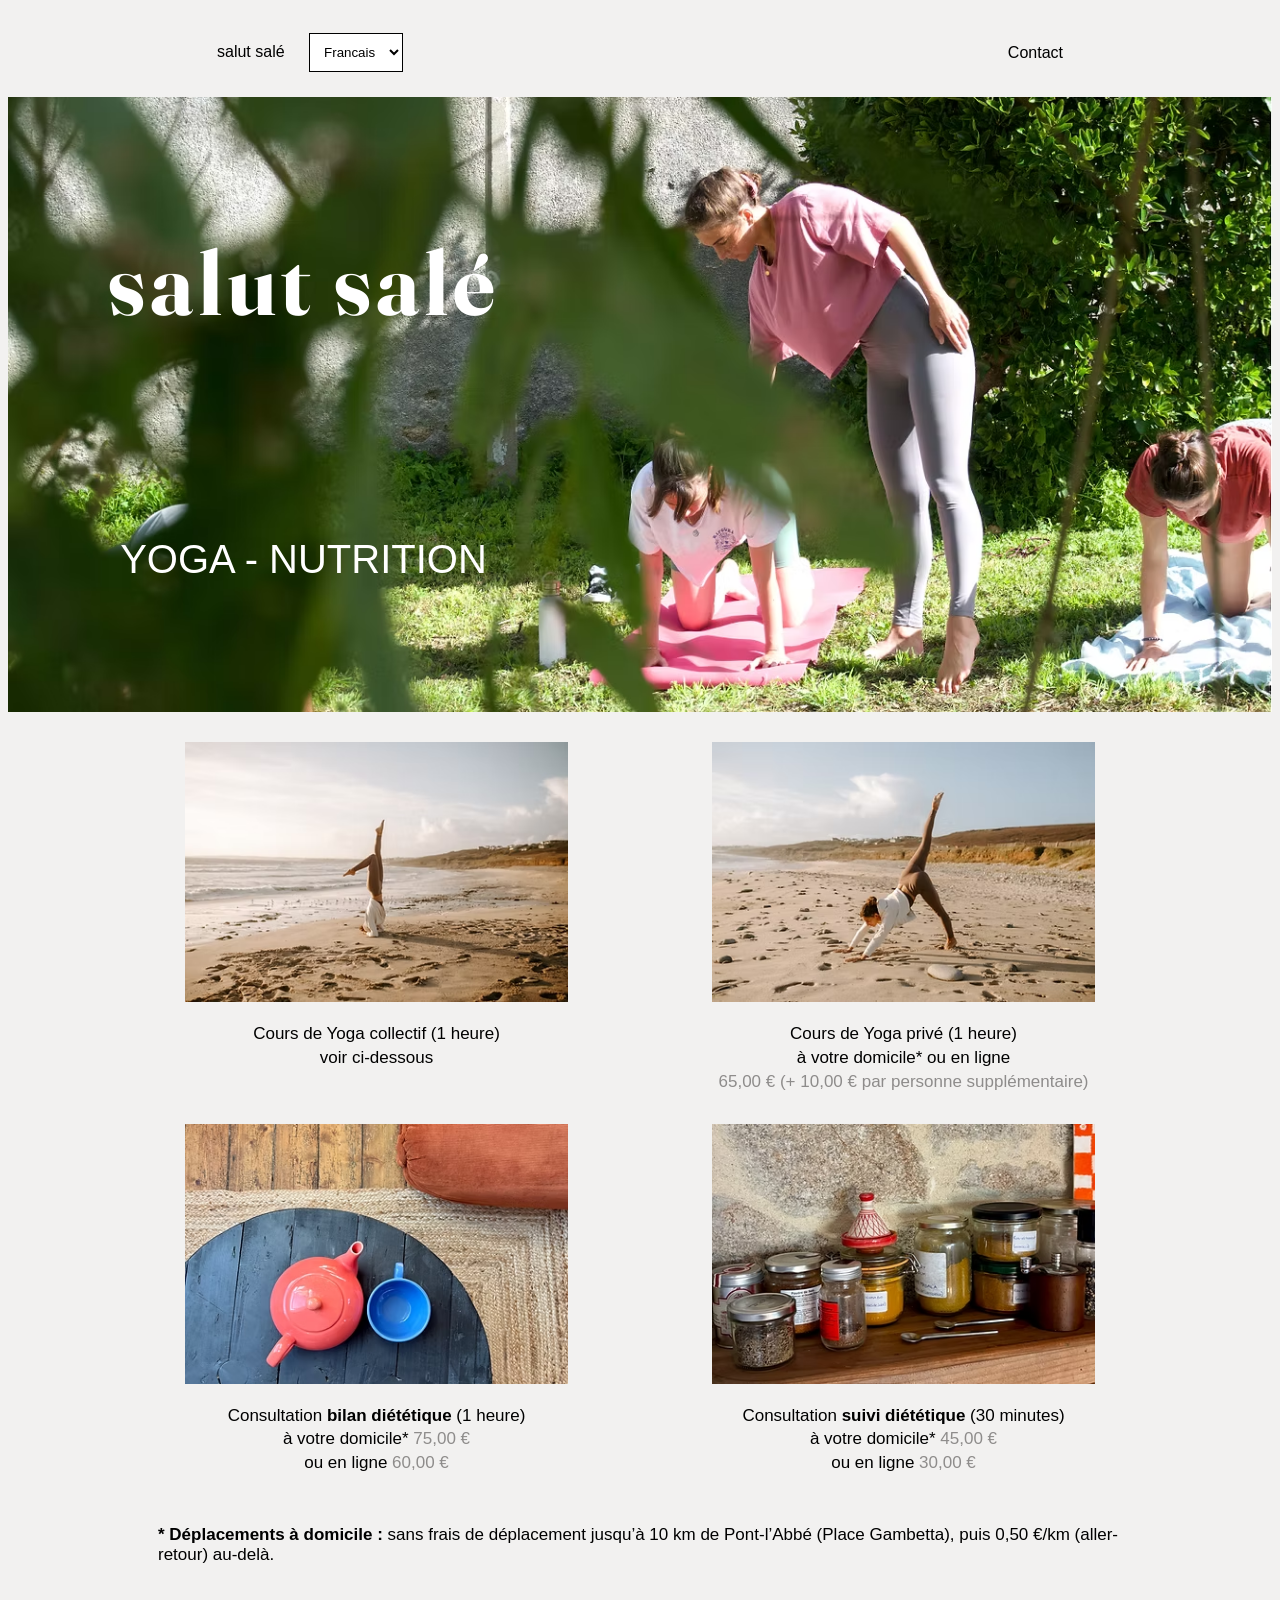
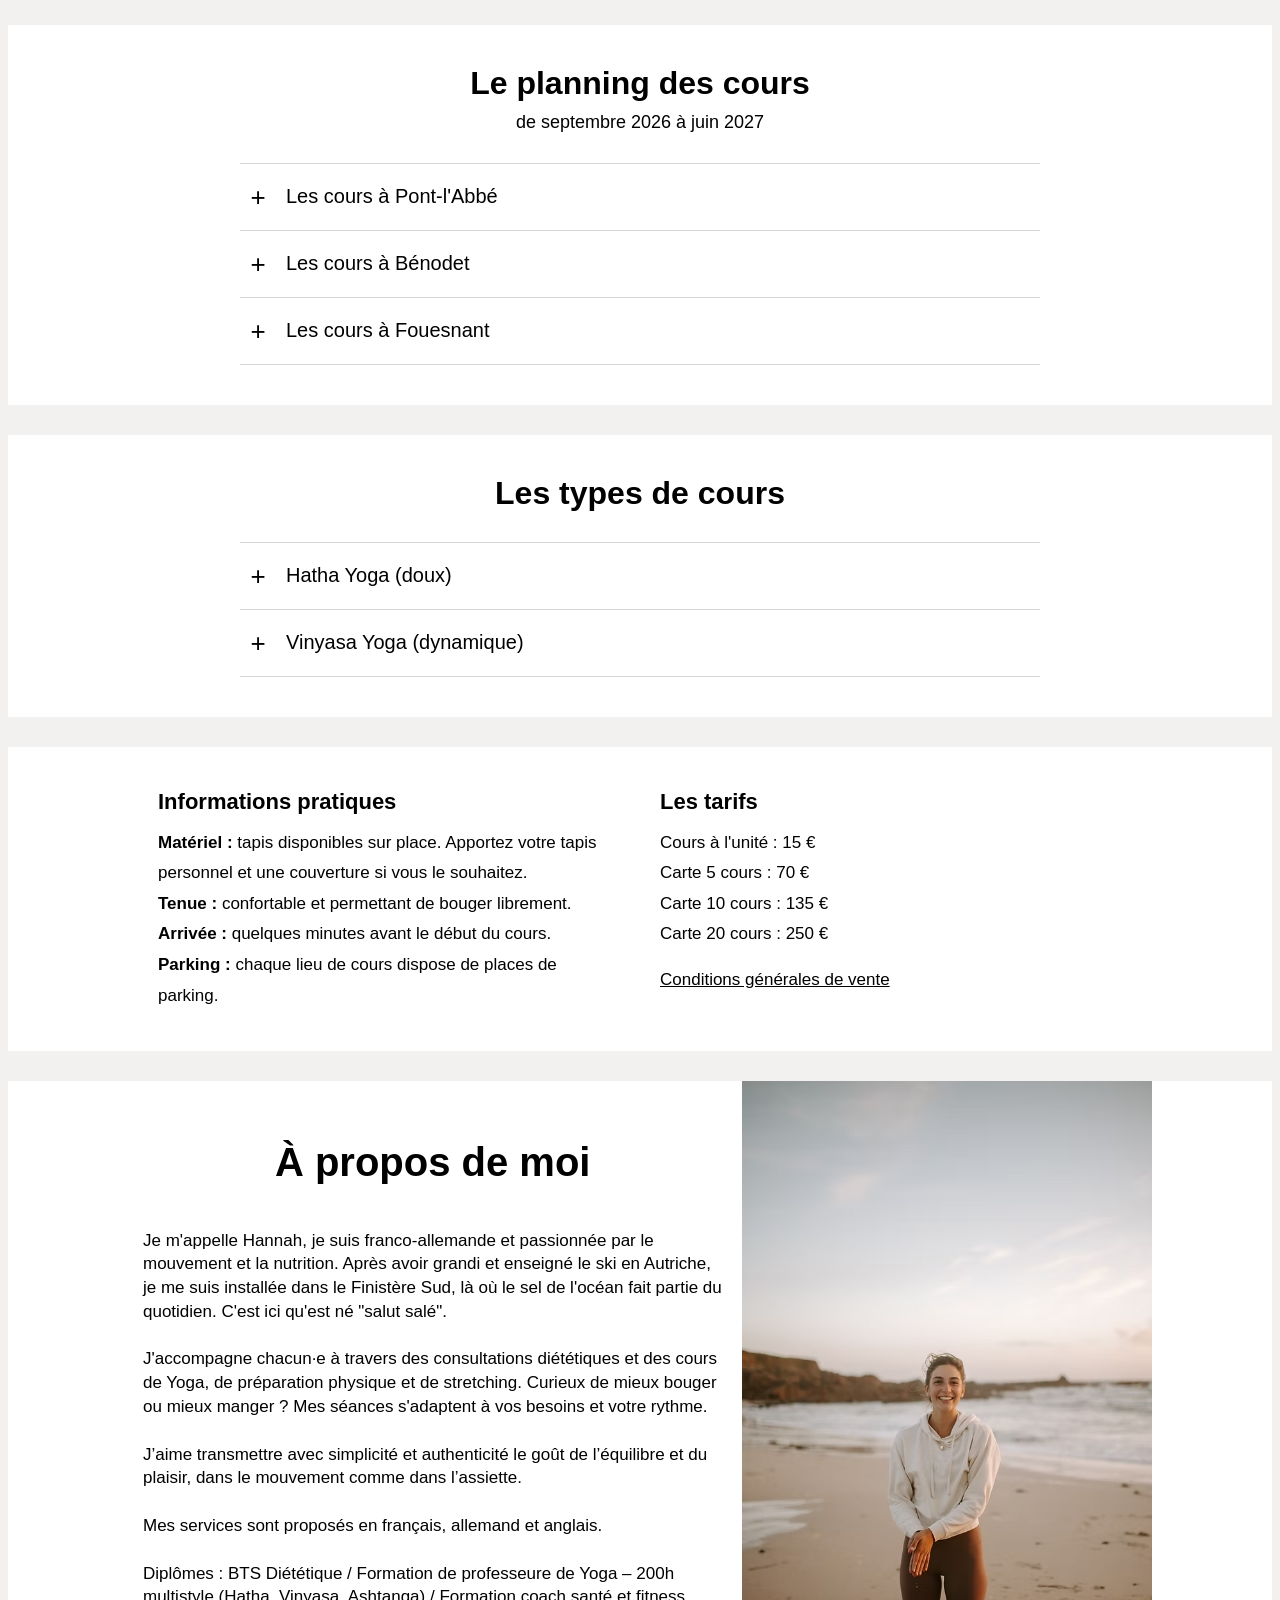
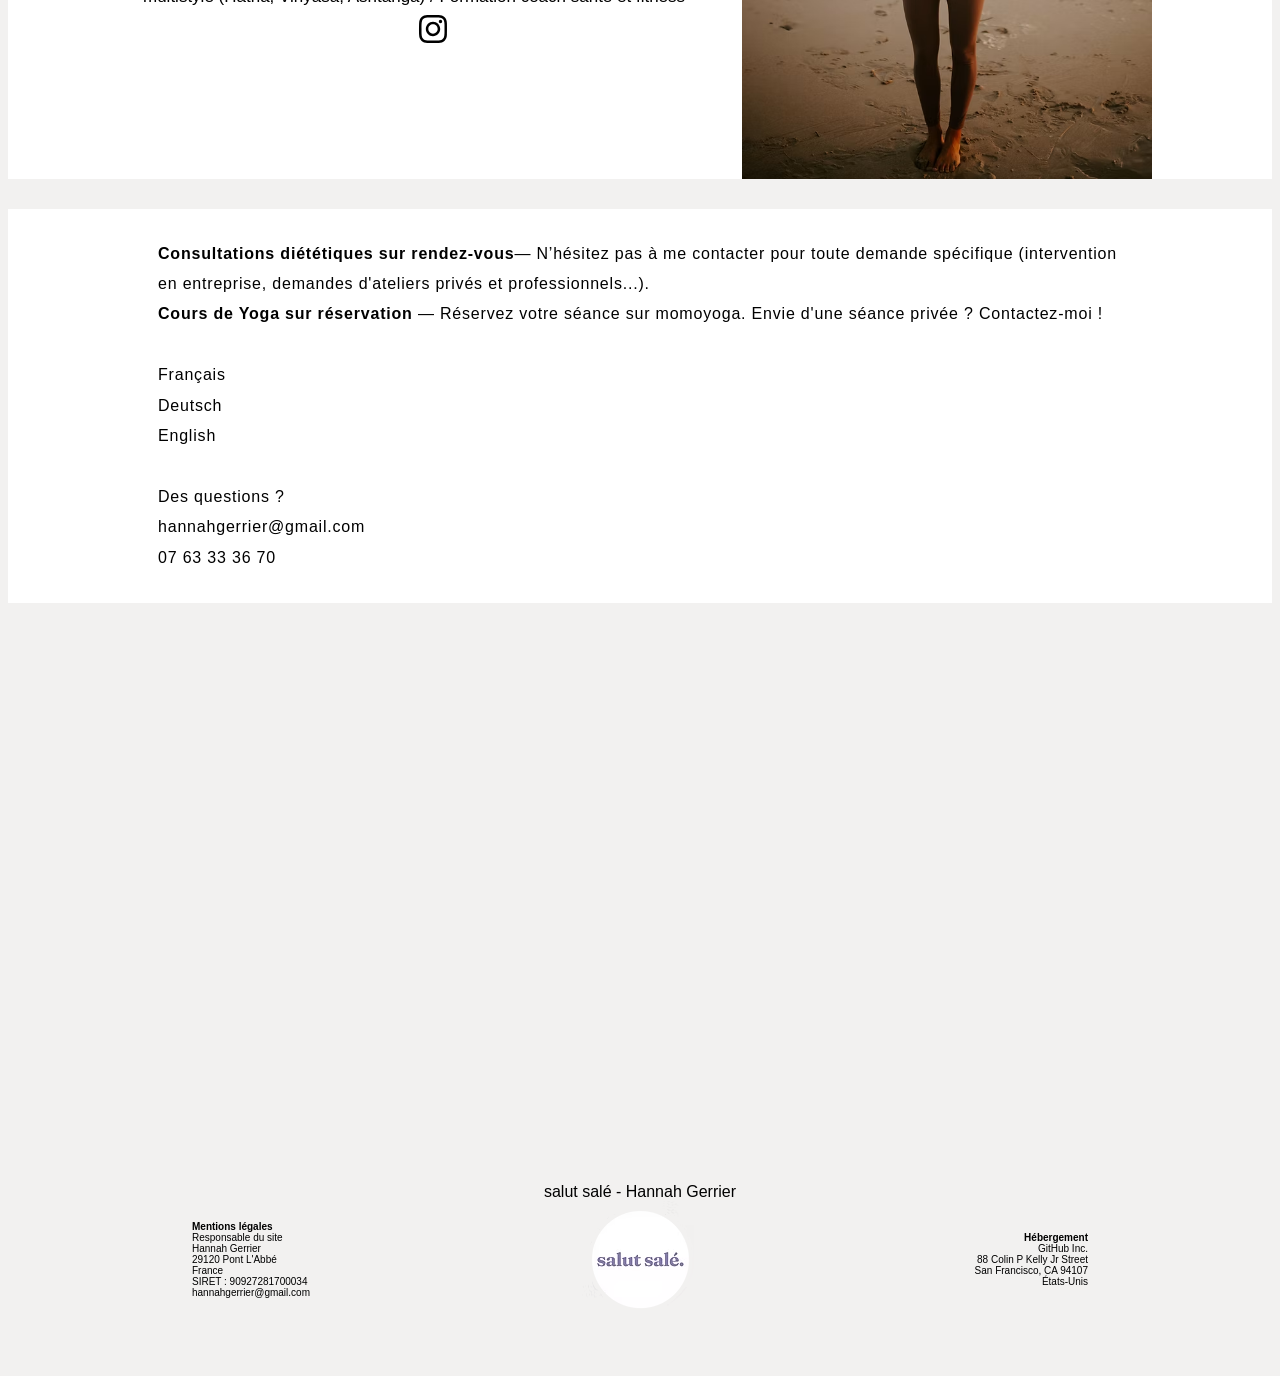
==== preview/index.html @ 853ddf89 "Add preview of the updated site under /preview Snapshot of the update-content-from-wix branch so the" ====
<!doctype html>
<html lang="fr">
  <head>
    <meta charset="utf-8" />
    <meta name="viewport" content="width=device-width, initial-scale=1.0" />
    <meta
      name="description"
      content="Hannah Gerrier - Diététicienne, professeure de Yoga et coach sportif dans le Finistère Sud. Consultations diététiques, cours de Yoga et préparation physique à domicile ou en ligne."
    />
    <meta property="og:title" content="salut salé - Nutrition et Yoga" />
    <meta
      property="og:description"
      content="Accompagnement personnalisé en nutrition et yoga dans le Finistère Sud par Hannah Gerrier."
    />
    <meta property="og:type" content="website" />
    <meta property="og:image" content="media/about.jpg" />
    <title>salut salé - Nutrition et Yoga | Hannah Gerrier</title>
    <link rel="stylesheet" href="index.css" />
    <link
      href="https://db.onlinewebfonts.com/c/55c4f556836775174bfac94178a3fe82?family=Proxima+N+W01+Reg"
      rel="stylesheet"
    />
    <link
      href="https://fonts.googleapis.com/css2?family=Fraunces:ital,opsz,wght@0,9..144,100..900;1,9..144,100..900&display=swap"
      rel="stylesheet"
    />
  </head>
  <body>
    <header>
      <div class="inner">
        <div>
          <span id="siteTitle">salut salé</span>
          <select id="langSelect" aria-label="Sélectionner la langue">
            <option>Francais</option>
            <option>Deutsch</option>
            <option>English</option>
          </select>
        </div>
        <a id="contactLink" href="#contact">Contact</a>
      </div>
    </header>
    <main>
      <section>
        <div class="title-section">
          <img
            class="title-picture"
            src="media/title2.jpg"
            loading="lazy"
            alt="salut salé"
          />
          <div class="title">
            <div class="maintitle">salut salé</div>
            <div class="subtitle" id="subtitle">YOGA - NUTRITION</div>
          </div>
        </div>
      </section>

      <section>
        <div class="inner">
          <div>
            <div class="service-list">
              <div class="service">
                <img
                  src="media/yoga4.jpg"
                  loading="lazy"
                  alt="Cours de Yoga collectif"
                />
                <span class="service-name" id="service4">
                  Cours de Yoga collectif (1 heure)<br />
                  voir ci-dessous
                </span>
              </div>

              <div class="service">
                <img
                  src="media/yoga3.jpg"
                  loading="lazy"
                  alt="Cours de Yoga privé"
                />
                <span class="service-name" id="service3">
                  Cours de Yoga privé (1 heure)<br />
                  à votre domicile* ou en ligne<br />
                  <span class="cost"
                    >65,00 € (+ 10,00 € par personne supplémentaire)</span
                  >
                </span>
              </div>

              <div class="service">
                <img
                  src="media/pots.png"
                  loading="lazy"
                  alt="Consultation diététique"
                />
                <span class="service-name" id="service1">
                  Consultation <b>bilan diététique</b> (1 heure)<br />
                  à votre domicile* <span class="cost">75,00 €</span><br />
                  ou en ligne <span class="cost">60,00 €</span>
                </span>
              </div>

              <div class="service">
                <img
                  src="media/pots2.png"
                  loading="lazy"
                  alt="Suivi diététique"
                />
                <span class="service-name" id="service2">
                  Consultation <b>suivi diététique</b> (30 minutes)<br />
                  à votre domicile* <span class="cost">45,00 €</span><br />
                  ou en ligne <span class="cost">30,00 €</span>
                </span>
              </div>
            </div>
          </div>
          <div id="locationNotice" class="location-notice">
            <b>* Déplacements à domicile :</b> sans frais de déplacement jusqu’à
            10 km de Pont-l’Abbé (Place Gambetta), puis 0,50 €/km (aller-retour)
            au-delà.
          </div>
        </div>
      </section>

      <section class="bg-white">
        <div class="inner courses">
          <h2 class="section-title" id="planningTitle">
            Le planning des cours
          </h2>
          <p class="section-subtitle" id="planningSubtitle">
            de septembre 2026 à juin 2027
          </p>
          <div class="accordion">
            <details>
              <summary id="planning1Title">Les cours à Pont-l'Abbé</summary>
              <div class="accordion-body">
                <div id="planning1Content">
                  Jeudi - 18h15 à 19h15 - Vinyasa Yoga (plus dynamique)<br />
                  Jeudi - 19h30 à 20h30 - Hatha Yoga (plus doux)<br /><br />
                  Les cours ont lieu dans le Studio 15, 15 Route de Loctudy
                </div>
                <div class="btn-row">
                  <a
                    class="btn"
                    id="planning1Book"
                    href="https://app.acuityscheduling.com/schedule.php?owner=40160216"
                    target="_blank"
                    rel="noopener noreferrer"
                    >Réserver un cours</a
                  >
                  <a
                    class="btn"
                    id="planning1Card"
                    href="https://app.acuityscheduling.com/catalog/c7d9e013"
                    target="_blank"
                    rel="noopener noreferrer"
                    >Acheter une carte</a
                  >
                </div>
              </div>
            </details>
            <details>
              <summary id="planning2Title">Les cours à Bénodet</summary>
              <div class="accordion-body">
                <div id="planning2Content">
                  Mercredi - 18h15 à 19h15 - Vinyasa Yoga (plus dynamique)<br />
                  Mercredi - 19h30 à 20h30 - Hatha Yoga (plus doux)<br /><br />
                  Les cours ont lieu dans le Château Les Garennes
                </div>
                <div class="btn-row">
                  <a
                    class="btn"
                    id="planning2Book"
                    href="https://backoffice.bsport.io/m/Ch%C3%A2teau%20les%20Garennes/4407/calendar/?tabSelected=0"
                    target="_blank"
                    rel="noopener noreferrer"
                    >Réserver un cours</a
                  >
                </div>
              </div>
            </details>
            <details>
              <summary id="planning3Title">Les cours à Fouesnant</summary>
              <div class="accordion-body">
                <div id="planning3Content">
                  Lundi - 18h15 à 19h15 - Vinyasa Yoga (plus dynamique)<br />
                  Lundi - 19h45 à 20h45 - Hatha Yoga (plus doux)<br /><br />
                  Les cours ont lieu dans le complexe sportif Bréhoulou, salle 9
                </div>
                <div class="btn-row">
                  <a
                    class="btn"
                    id="planning3Book"
                    href="https://app.acuityscheduling.com/schedule.php?owner=40160216"
                    target="_blank"
                    rel="noopener noreferrer"
                    >Réserver un cours</a
                  >
                  <a
                    class="btn"
                    id="planning3Card"
                    href="https://app.acuityscheduling.com/catalog/c7d9e013"
                    target="_blank"
                    rel="noopener noreferrer"
                    >Acheter une carte</a
                  >
                </div>
              </div>
            </details>
          </div>
        </div>
      </section>

      <section class="bg-white">
        <div class="inner courses">
          <h2 class="section-title" id="typesTitle">Les types de cours</h2>
          <div class="accordion">
            <details>
              <summary id="types1Title">Hatha Yoga (doux)</summary>
              <div class="accordion-body" id="types1Content">
                Une pratique équilibrée qui mélange la tenue de postures
                longues et des enchaînements fluides.<br /><br />
                Les postures sont explorées avec attention, tout en laissant
                une place au mouvement pour créer une séance vivante.<br /><br />
                Un cours pour renforcer le corps en douceur, améliorer sa
                mobilité et sa coordination, tout en cultivant concentration et
                présence.<br /><br />
                Accessible à tous les niveaux, chacun est invité à adapter la
                pratique à son propre corps.
              </div>
            </details>
            <details>
              <summary id="types2Title">Vinyasa Yoga (dynamique)</summary>
              <div class="accordion-body" id="types2Content">
                Une pratique rythmée et énergisante, dans laquelle les
                postures s'enchaînent de manière fluide au rythme de la
                respiration.<br /><br />
                La séance associe mouvements, postures et transitions pour
                mettre progressivement le corps en action. On travaille la
                force, la mobilité, l'équilibre et la coordination, tout en
                développant une respiration consciente.<br /><br />
                Une pratique idéale pour se dépenser, renforcer son corps et
                repartir avec une sensation d'énergie.<br /><br />
                Accessible aux personnes ayant déjà pratiqué le yoga, comme aux
                pratiquants plus expérimentés.
              </div>
            </details>
          </div>
        </div>
      </section>

      <section class="bg-white">
        <div class="inner course-info">
          <div>
            <h3 id="infosTitle">Informations pratiques</h3>
            <div id="infosContent">
              <b>Matériel :</b> tapis disponibles sur place. Apportez votre
              tapis personnel et une couverture si vous le souhaitez.<br />
              <b>Tenue :</b> confortable et permettant de bouger librement.<br />
              <b>Arrivée :</b> quelques minutes avant le début du cours.<br />
              <b>Parking :</b> chaque lieu de cours dispose de places de
              parking.
            </div>
          </div>
          <div>
            <h3 id="tarifsTitle">Les tarifs</h3>
            <div id="tarifsContent">
              Cours à l'unité : 15 €<br />
              Carte 5 cours : 70 €<br />
              Carte 10 cours : 135 €<br />
              Carte 20 cours : 250 €
            </div>
            <a class="cgv-link" href="cgv.html" id="cgvLink"
              >Conditions générales de vente</a
            >
          </div>
        </div>
      </section>

      <section class="bg-white">
        <div class="inner about">
          <div class="about-text">
            <h2 id="aboutTitle">À propos de moi</h2>
            <div class="about-description" id="aboutDescription">
              Je m'appelle Hannah, je suis franco-allemande et passionnée par le
              mouvement et la nutrition. Après avoir grandi et enseigné le ski
              en Autriche, je me suis installée dans le Finistère Sud, là où le
              sel de l'océan fait partie du quotidien. C'est ici qu'est né
              "salut salé".<br /><br />
              J'accompagne chacun·e à travers des consultations diététiques et
              des cours de Yoga, de préparation physique et de stretching. Curieux
              de mieux bouger ou mieux manger ? Mes séances s'adaptent à vos
              besoins et votre rythme.<br /><br />
              J’aime transmettre avec simplicité et authenticité le goût de
              l’équilibre et du plaisir, dans le mouvement comme dans
              l’assiette.<br /><br />
              Mes services sont proposés en français, allemand et anglais.<br /><br />
              Diplômes : BTS Diététique / Formation de professeure de Yoga –
              200h multistyle (Hatha, Vinyasa, Ashtanga) / Formation coach santé
              et fitness
            </div>
            <div>
              <a
                href="https://www.instagram.com/salutsale_/"
                target="_blank"
                rel="noopener noreferrer"
                aria-label="Suivez-moi sur Instagram"
              >
                <img class="insta-img" src="media/insta.svg" alt="Instagram" />
              </a>
            </div>
          </div>
          <img
            class="about-img"
            src="media/about.jpg"
            loading="lazy"
            alt="Hannah Gerrier"
          />
        </div>
      </section>

      <section id="contact" class="bg-white">
        <div class="inner contact-section">
          <div id="contactSection">
            <b>Consultations diététiques sur rendez-vous</b>— N’hésitez pas à me
            contacter pour toute demande spécifique (intervention en
            entreprise​, demandes d'ateliers privés et professionnels...).<br />
            <b>Cours de Yoga sur réservation</b> — Réservez votre séance sur
            momoyoga. Envie d'une séance privée ? Contactez-moi !<br /><br />
            Français<br />
            Deutsch<br />
            English<br /><br />
            Des questions ?<br />
            hannahgerrier@gmail.com<br />
            07 63 33 36 70
          </div>
        </div>
      </section>

      <section>
        <iframe
          class="maps inner"
          src="https://www.google.com/maps/embed?pb=!1m18!1m12!1m3!1d46702.15419471925!2d-4.232252920389788!3d47.86614878731675!2m3!1f0!2f0!3f0!3m2!1i1024!2i768!4f13.1!3m3!1m2!1s0x48172dc0f04c8cf7%3A0x40ca5cd36e563e0!2s29120%20Pont-l&#39;Abb%C3%A9%2C%20France!5e0!3m2!1sfr!2sat!4v1762604699730!5m2!1sfr!2sat"
          width="100%"
          height="500px"
          style="border: 0"
          allowfullscreen=""
          loading="lazy"
          referrerpolicy="no-referrer-when-downgrade"
        ></iframe>
      </section>
    </main>

    <footer>
      <div class="who" id="who">salut salé - Hannah Gerrier</div>

      <div class="bottom">
        <div class="legal">
          <div class="legal-title" id="legalTitle">Mentions légales</div>
          <div id="legalContent">
            Responsable du site<br />
            Hannah Gerrier<br />
            29120 Pont L'Abbé<br />
            France<br />
            SIRET : 90927281700034<br />
            hannahgerrier@gmail.com
          </div>
        </div>
        <img src="media/tinylogo2.png" loading="lazy" alt="salut salé" />
        <div class="legal hosting">
          <div class="legal-title" id="hostingTitle">Hébergement</div>
          <div id="hostingContent">
            GitHub Inc.<br />
            88 Colin P Kelly Jr Street<br />
            San Francisco, CA 94107<br />
            États-Unis
          </div>
        </div>
      </div>
    </footer>
    <script src="script.js"></script>
  </body>
</html>
---- preview/index.css ----
html {
  font-family:
    "Proxima N W01 Reg", "Proxima Nova", "Helvetica Neue", Helvetica, Arial,
    sans-serif;
  scroll-behavior: smooth;
}

body {
  background-color: #f2f1f0;
}

main {
  display: flex;
  flex-direction: column;
  section {
    width: 100%;
    display: flex;
    justify-content: center;
    .inner {
      width: clamp(700px, 80vw, 1200px);
    }
  }
}

.bg-white {
  background-color: white;
}

* {
  box-sizing: border-box;
}

a {
  color: inherit;
  text-decoration: none;
}
a:visited {
  color: inherit;
}

header {
  display: flex;
  justify-content: center;

  .inner {
    display: flex;
    justify-content: space-between;
    width: clamp(500px, 70vw, 1000px);
    align-items: center;
    padding: 25px;

    select {
      margin-left: 20px;
      background: white;
      border: 1px solid black;
      padding: 10px;
    }
  }
}

main {
  display: flex;
  flex-direction: column;
  gap: 30px;
}

.title-section {
  position: relative;
  width: 100%;
  img {
    width: 100%;
    max-height: 640px;
    height: auto;
    display: block;
    object-fit: cover;
  }
  .title {
    position: absolute;
    top: 0;
    left: 50px;
    color: white;
    text-align: center;

    display: flex;
    flex-direction: column;
    justify-content: space-between;
    height: 100%;
    padding: 50px;
    padding-top: 130px;
    padding-bottom: 130px;

    .maintitle {
      white-space: nowrap;
      font-weight: 700;
      font-family: "Fraunces";
      font-size: 90px;
      letter-spacing: 0.05em;
    }

    .subtitle {
      font-size: 40px;
    }
  }
}

.about {
  display: flex;
  justify-content: space-between;

  .about-text {
    padding: 15px;
    flex: 1;
    display: flex;
    align-items: center;
    flex-direction: column;
    padding-right: 20px;

    h2 {
      font-size: 40px;
      text-align: center;
      margin: 50px 0;
      font-weight: 700;
    }
    font-size: 18px;
    line-height: 1.8em;

    .about-description {
      max-width: 800px;
      font-size: 17px;
      line-height: 1.4em;
    }

    .insta-img {
      width: 40px;
      height: 40px;
      vertical-align: middle;
    }
  }
  .about-img {
    max-width: 40%;
    max-height: 800px;
    height: auto;
    object-fit: cover;
  }
}

.service-list {
  display: grid;
  grid-template-columns: repeat(2, 1fr);
  row-gap: 30px;
  column-gap: 30px;

  .service {
    display: flex;
    flex-direction: column;
    align-items: center;
    gap: 10px;
    text-align: center;
    font-size: 17px;
    line-height: 1.4em;

    img {
      width: auto;
      height: 270px;
      object-fit: cover;
      padding-bottom: 10px;
    }

    .cost {
      color: rgb(142, 140, 139);
    }
  }
}

.location-notice {
  font-size: 17px;
  padding: 30px;
  margin-top: 20px;
}

.courses {
  padding: 40px 30px;
}

.section-title {
  font-size: 32px;
  font-weight: 700;
  text-align: center;
  margin: 0 0 10px;
}

.section-subtitle {
  font-size: 18px;
  text-align: center;
  margin: 0;
}

.accordion {
  max-width: 800px;
  margin: 30px auto 0;
  border-top: 1px solid #d9d7d5;

  details {
    border-bottom: 1px solid #d9d7d5;
  }

  summary {
    display: flex;
    align-items: center;
    gap: 15px;
    padding: 20px 5px;
    font-size: 20px;
    cursor: pointer;
    list-style: none;
  }

  summary::-webkit-details-marker {
    display: none;
  }

  summary::before {
    content: "+";
    flex: 0 0 auto;
    width: 1em;
    text-align: center;
    font-size: 26px;
    line-height: 1;
  }

  details[open] summary::before {
    content: "−";
  }

  .accordion-body {
    /* left padding lines the text up with the summary title (5px + 26px marker + 15px gap) */
    padding: 0 5px 25px 46px;
    font-size: 17px;
    line-height: 1.5em;
  }
}

.btn-row {
  display: flex;
  flex-wrap: wrap;
  gap: 12px;
  margin-top: 20px;
}

.btn {
  display: inline-block;
  padding: 10px 20px;
  border: 1px solid black;
  background: white;
  font-size: 15px;
  transition:
    background 0.15s,
    color 0.15s;
}

.btn:hover {
  background: black;
  color: white;
}

.cgv-link {
  display: inline-block;
  margin-top: 15px;
  text-decoration: underline;
}

.cgv {
  width: min(90vw, 800px);
  padding: 50px 0 70px;
  font-size: 16px;
  line-height: 1.6em;

  h1 {
    font-size: 32px;
    text-align: center;
    margin: 0 0 10px;
  }

  .cgv-updated {
    text-align: center;
    font-size: 14px;
    color: rgb(142, 140, 139);
    margin: 0 0 40px;
  }

  h2 {
    font-size: 20px;
    margin: 35px 0 10px;
  }

  h3 {
    font-size: 16px;
    margin: 20px 0 5px;
  }

  p {
    margin: 0 0 12px;
  }

  a {
    text-decoration: underline;
  }
}

.course-info {
  display: grid;
  grid-template-columns: repeat(2, 1fr);
  column-gap: 40px;
  row-gap: 30px;
  padding: 40px 30px;
  font-size: 17px;
  line-height: 1.8em;

  h3 {
    font-size: 22px;
    margin: 0 0 10px;
  }
}

.contact-section {
  width: 100%;
  padding: 30px;
  letter-spacing: 0.05em;
  line-height: 1.9em;
  font-size: 16px;
}

footer {
  display: flex;
  flex-direction: column;

  justify-content: center;
  align-items: center;

  padding-top: 50px;
  padding-bottom: 50px;
  width: min(70vw, 1000px);
  margin-left: auto;
  margin-right: auto;

  .bottom {
    width: 100%;
    display: flex;
    justify-content: space-between;
    align-items: center;
  }

  .who {
    display: flex;
    justify-content: center;
    align-items: center;
  }

  .legal {
    flex: 1;
    font-size: 10px;

    .legal-title {
      font-weight: 700;
    }
  }

  .hosting {
    text-align: right;
  }
}

/* Mobile Responsive Styles */
@media (max-width: 768px) {
  header {
    .inner {
      flex-direction: column;
      gap: 15px;
      padding: 15px;

      select {
        margin-left: 0;
      }
    }
  }

  main section .inner {
    width: 95vw;
    min-width: unset;
  }

  .about {
    flex-direction: column;

    .about-img {
      max-width: 100%;
    }
  }

  .service-list {
    grid-template-columns: 1fr;

    .service {
      img {
        width: 100%;
        height: auto;
      }
    }
  }

  .title-section {
    .title {
      padding: 25px;
      padding-bottom: 5px;

      .maintitle {
        font-size: 10vw;
        line-height: 0.9;
      }

      .subtitle {
        font-size: 5vw;
      }
    }
  }

  .course-info {
    grid-template-columns: 1fr;
  }
}
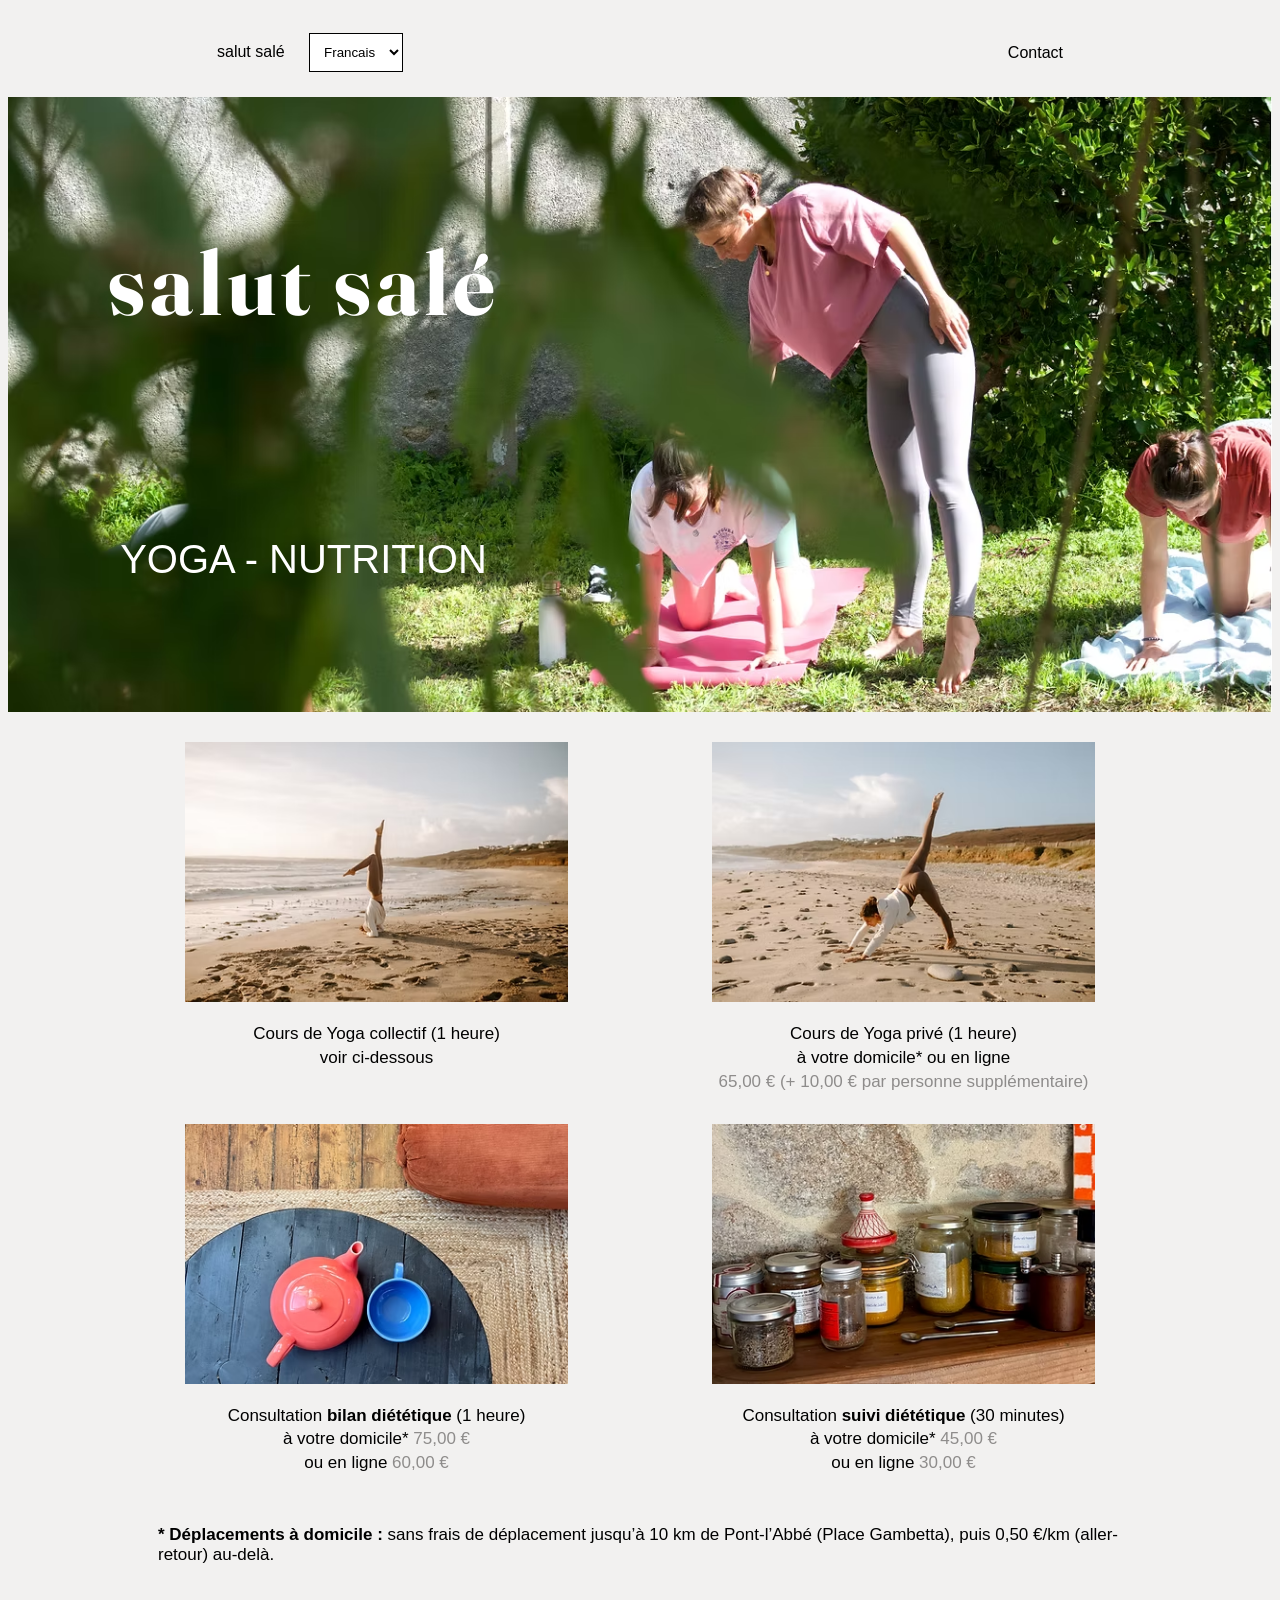
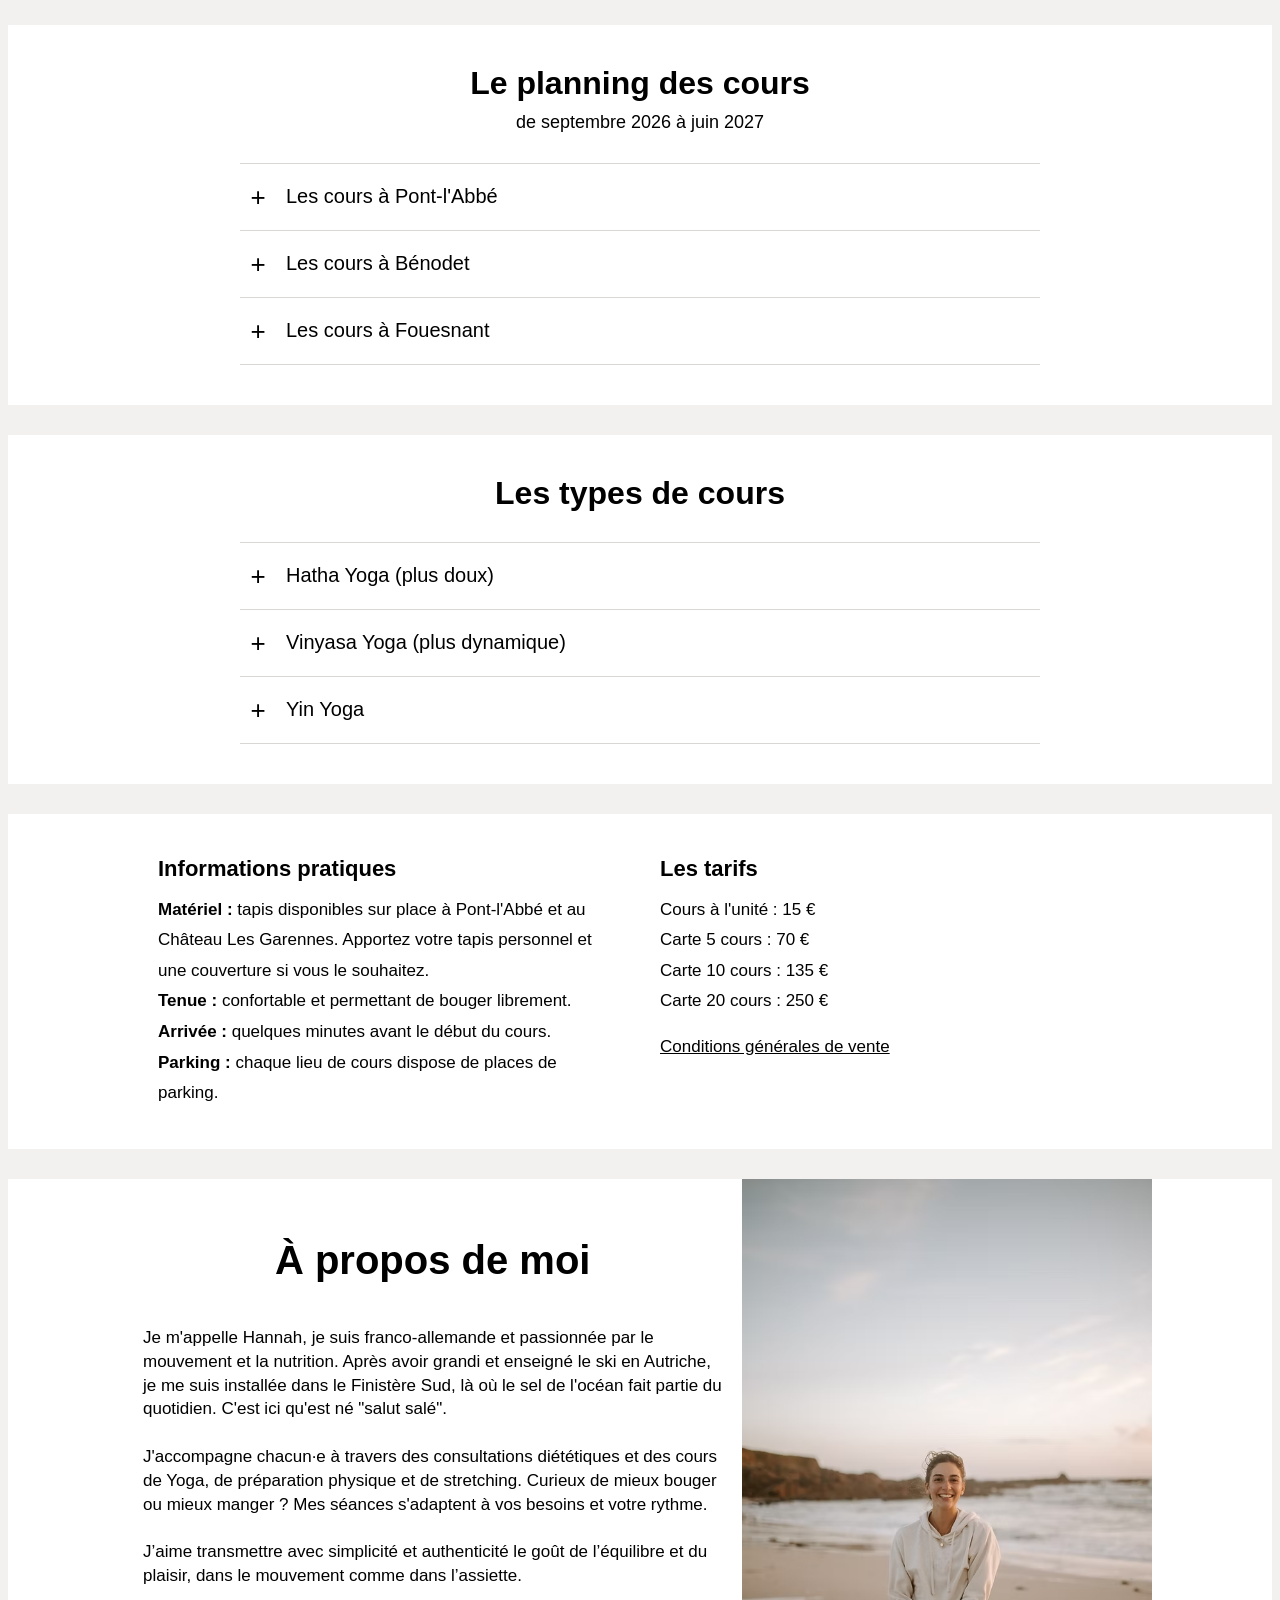
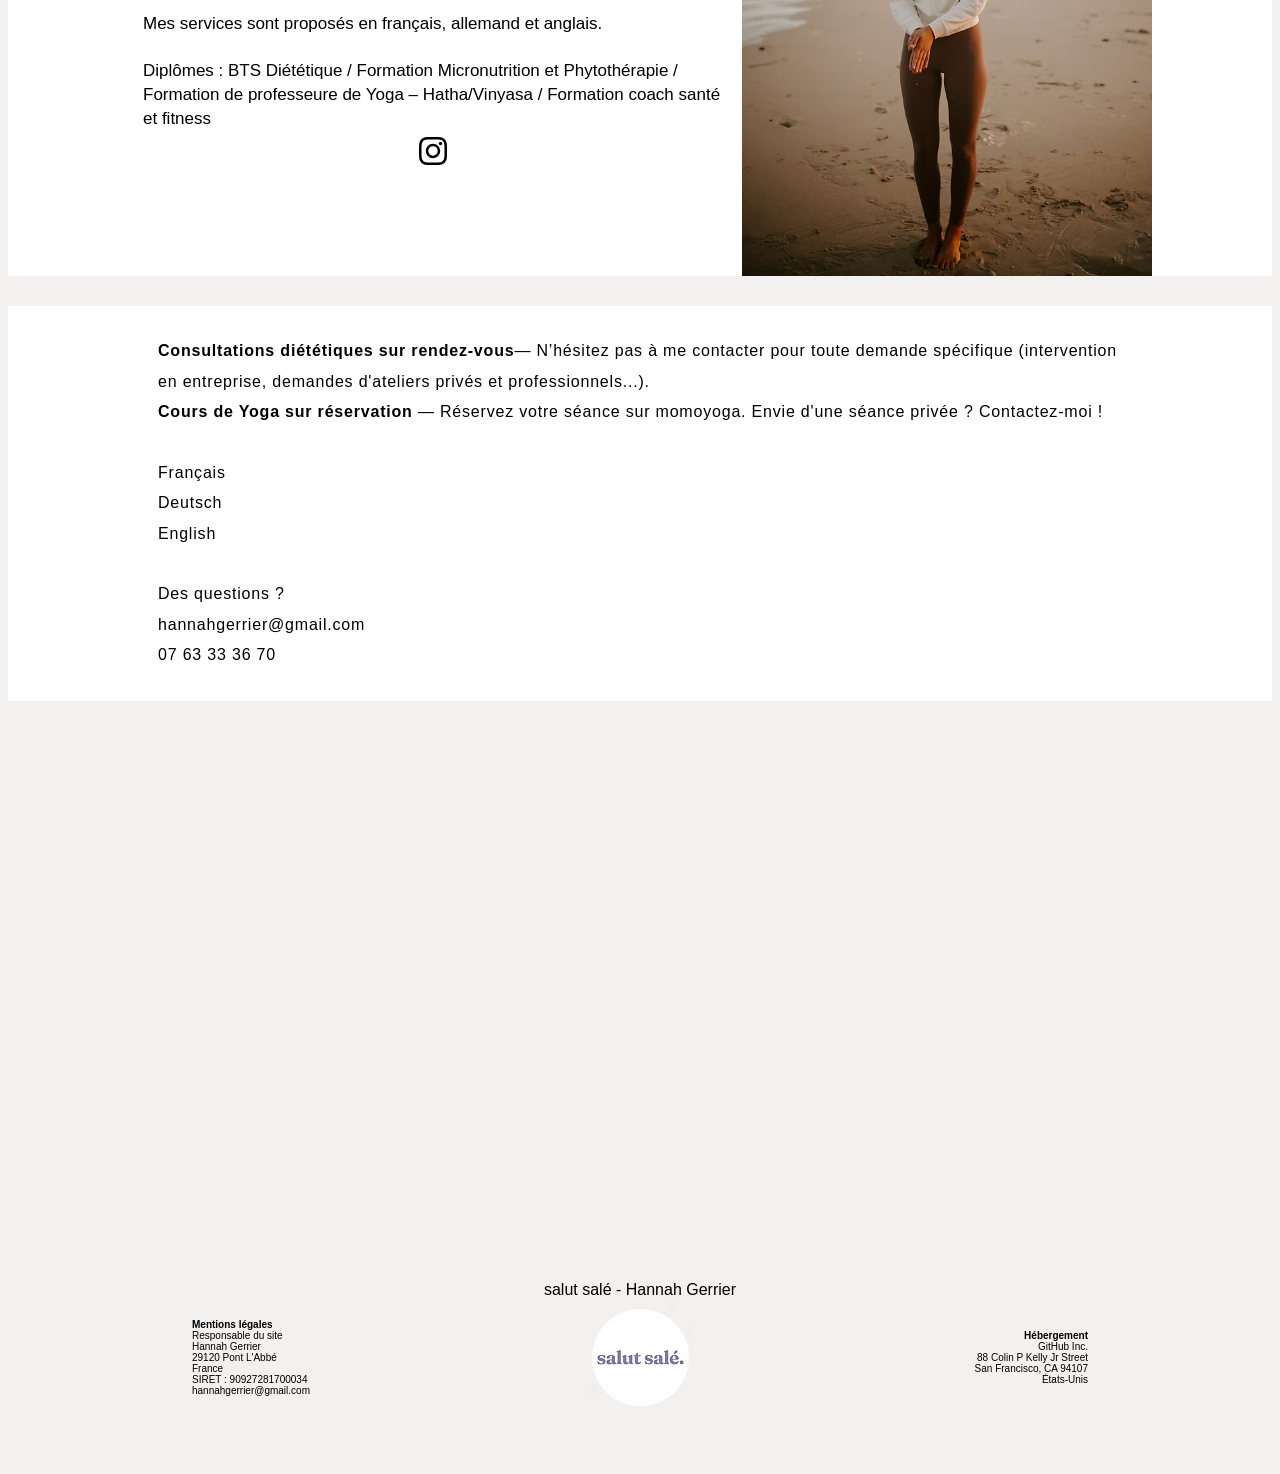
==== commit 7321c78c: "Update preview with latest wix content changes - Pont-l'Abbé: two new lunchtime Hatha classes - Béno" ====
--- a/preview/index.html
+++ b/preview/index.html
@@ -134,6 +134,8 @@
               <summary id="planning1Title">Les cours à Pont-l'Abbé</summary>
               <div class="accordion-body">
                 <div id="planning1Content">
+                  Lundi - 12h15 à 13h15 - Hatha Yoga (plus doux)<br />
+                  Jeudi - 12h15 à 13h15 - Hatha Yoga (plus doux)<br />
                   Jeudi - 18h15 à 19h15 - Vinyasa Yoga (plus dynamique)<br />
                   Jeudi - 19h30 à 20h30 - Hatha Yoga (plus doux)<br /><br />
                   Les cours ont lieu dans le Studio 15, 15 Route de Loctudy
@@ -142,7 +144,7 @@
                   <a
                     class="btn"
                     id="planning1Book"
-                    href="https://app.acuityscheduling.com/schedule.php?owner=40160216"
+                    href="https://salutsale.as.me/"
                     target="_blank"
                     rel="noopener noreferrer"
                     >Réserver un cours</a
@@ -150,7 +152,7 @@
                   <a
                     class="btn"
                     id="planning1Card"
-                    href="https://app.acuityscheduling.com/catalog/c7d9e013"
+                    href="https://salutsale.as.me/catalog/c7d9e013"
                     target="_blank"
                     rel="noopener noreferrer"
                     >Acheter une carte</a
@@ -164,7 +166,7 @@
                 <div id="planning2Content">
                   Mercredi - 18h15 à 19h15 - Vinyasa Yoga (plus dynamique)<br />
                   Mercredi - 19h30 à 20h30 - Hatha Yoga (plus doux)<br /><br />
-                  Les cours ont lieu dans le Château Les Garennes
+                  Les cours ont lieu dans la yourte du Château Les Garennes
                 </div>
                 <div class="btn-row">
                   <a
@@ -182,15 +184,15 @@
               <summary id="planning3Title">Les cours à Fouesnant</summary>
               <div class="accordion-body">
                 <div id="planning3Content">
-                  Lundi - 18h15 à 19h15 - Vinyasa Yoga (plus dynamique)<br />
-                  Lundi - 19h45 à 20h45 - Hatha Yoga (plus doux)<br /><br />
+                  Lundi - 18h10 à 19h25 - Yin Yoga<br />
+                  Lundi - 19h30 à 20h30 - Hatha Flow<br /><br />
                   Les cours ont lieu dans le complexe sportif Bréhoulou, salle 9
                 </div>
                 <div class="btn-row">
                   <a
                     class="btn"
                     id="planning3Book"
-                    href="https://app.acuityscheduling.com/schedule.php?owner=40160216"
+                    href="https://salutsale.as.me/"
                     target="_blank"
                     rel="noopener noreferrer"
                     >Réserver un cours</a
@@ -198,7 +200,7 @@
                   <a
                     class="btn"
                     id="planning3Card"
-                    href="https://app.acuityscheduling.com/catalog/c7d9e013"
+                    href="https://salutsale.as.me/catalog/c7d9e013"
                     target="_blank"
                     rel="noopener noreferrer"
                     >Acheter une carte</a
@@ -215,7 +217,7 @@
           <h2 class="section-title" id="typesTitle">Les types de cours</h2>
           <div class="accordion">
             <details>
-              <summary id="types1Title">Hatha Yoga (doux)</summary>
+              <summary id="types1Title">Hatha Yoga (plus doux)</summary>
               <div class="accordion-body" id="types1Content">
                 Une pratique équilibrée qui mélange la tenue de postures
                 longues et des enchaînements fluides.<br /><br />
@@ -229,7 +231,7 @@
               </div>
             </details>
             <details>
-              <summary id="types2Title">Vinyasa Yoga (dynamique)</summary>
+              <summary id="types2Title">Vinyasa Yoga (plus dynamique)</summary>
               <div class="accordion-body" id="types2Content">
                 Une pratique rythmée et énergisante, dans laquelle les
                 postures s'enchaînent de manière fluide au rythme de la
@@ -244,6 +246,26 @@
                 pratiquants plus expérimentés.
               </div>
             </details>
+            <details>
+              <summary id="types3Title">Yin Yoga</summary>
+              <div class="accordion-body" id="types3Content">
+                Une pratique douce, lente et profondément relaxante qui invite
+                à ralentir.<br /><br />
+                Les postures sont pratiquées au sol et maintenues plusieurs
+                minutes, souvent à l'aide de supports (blocs, coussins,
+                sangles…). Cette immobilité permet au corps de relâcher
+                progressivement les tensions et d'explorer en douceur les
+                tissus plus profonds, notamment les fascias, les articulations
+                et les tissus conjonctifs.<br /><br />
+                La respiration devient un véritable fil conducteur et laisse
+                progressivement place à un état de calme et de
+                lâcher-prise.<br /><br />
+                Une pratique pour gagner en flexibilité et en mobilité, apaiser
+                le mental et offrir au corps un véritable temps de repos.<br /><br />
+                Accessible à tous : chaque posture peut être adaptée aux
+                besoins et ressentis de chacun.
+              </div>
+            </details>
           </div>
         </div>
       </section>
@@ -253,8 +275,9 @@
           <div>
             <h3 id="infosTitle">Informations pratiques</h3>
             <div id="infosContent">
-              <b>Matériel :</b> tapis disponibles sur place. Apportez votre
-              tapis personnel et une couverture si vous le souhaitez.<br />
+              <b>Matériel :</b> tapis disponibles sur place à Pont-l'Abbé et
+              au Château Les Garennes. Apportez votre tapis personnel et une
+              couverture si vous le souhaitez.<br />
               <b>Tenue :</b> confortable et permettant de bouger librement.<br />
               <b>Arrivée :</b> quelques minutes avant le début du cours.<br />
               <b>Parking :</b> chaque lieu de cours dispose de places de
@@ -294,9 +317,9 @@
               l’équilibre et du plaisir, dans le mouvement comme dans
               l’assiette.<br /><br />
               Mes services sont proposés en français, allemand et anglais.<br /><br />
-              Diplômes : BTS Diététique / Formation de professeure de Yoga –
-              200h multistyle (Hatha, Vinyasa, Ashtanga) / Formation coach santé
-              et fitness
+              Diplômes : BTS Diététique / Formation Micronutrition et
+              Phytothérapie / Formation de professeure de Yoga – Hatha/Vinyasa /
+              Formation coach santé et fitness
             </div>
             <div>
               <a
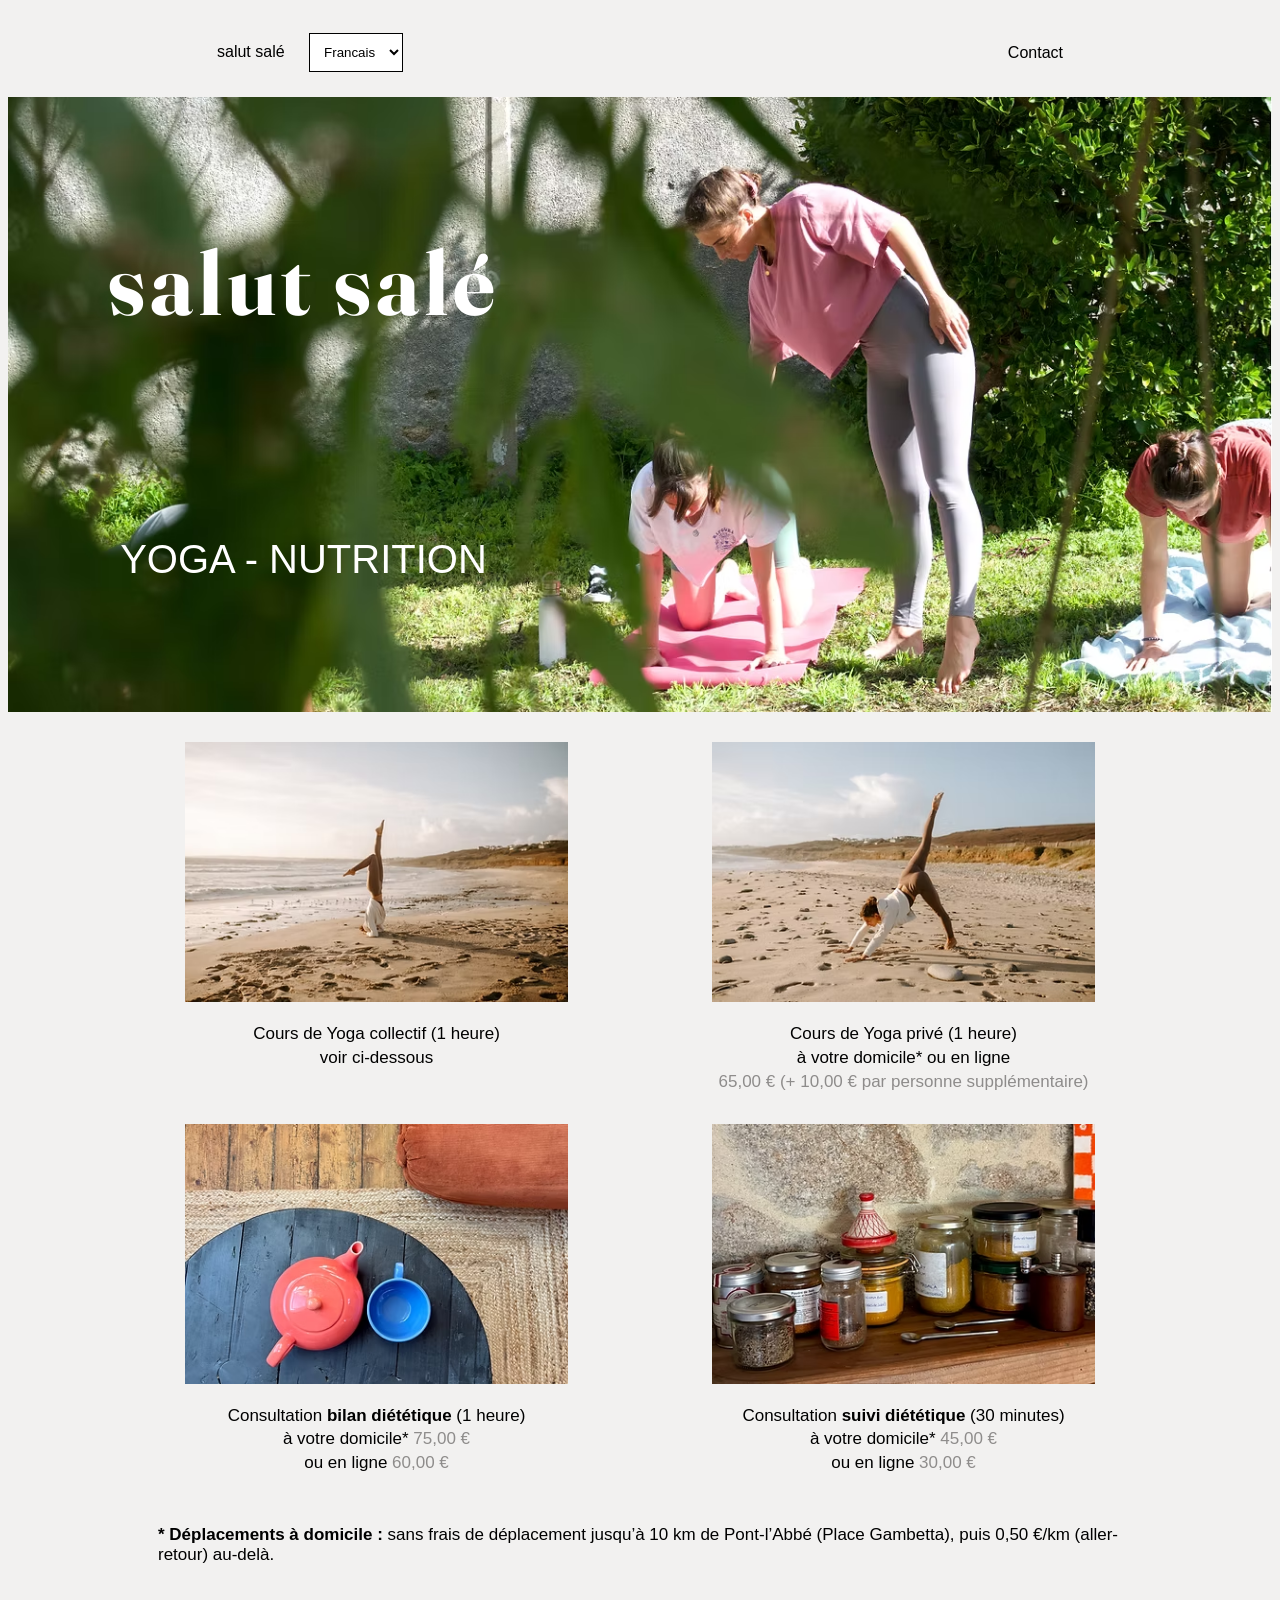
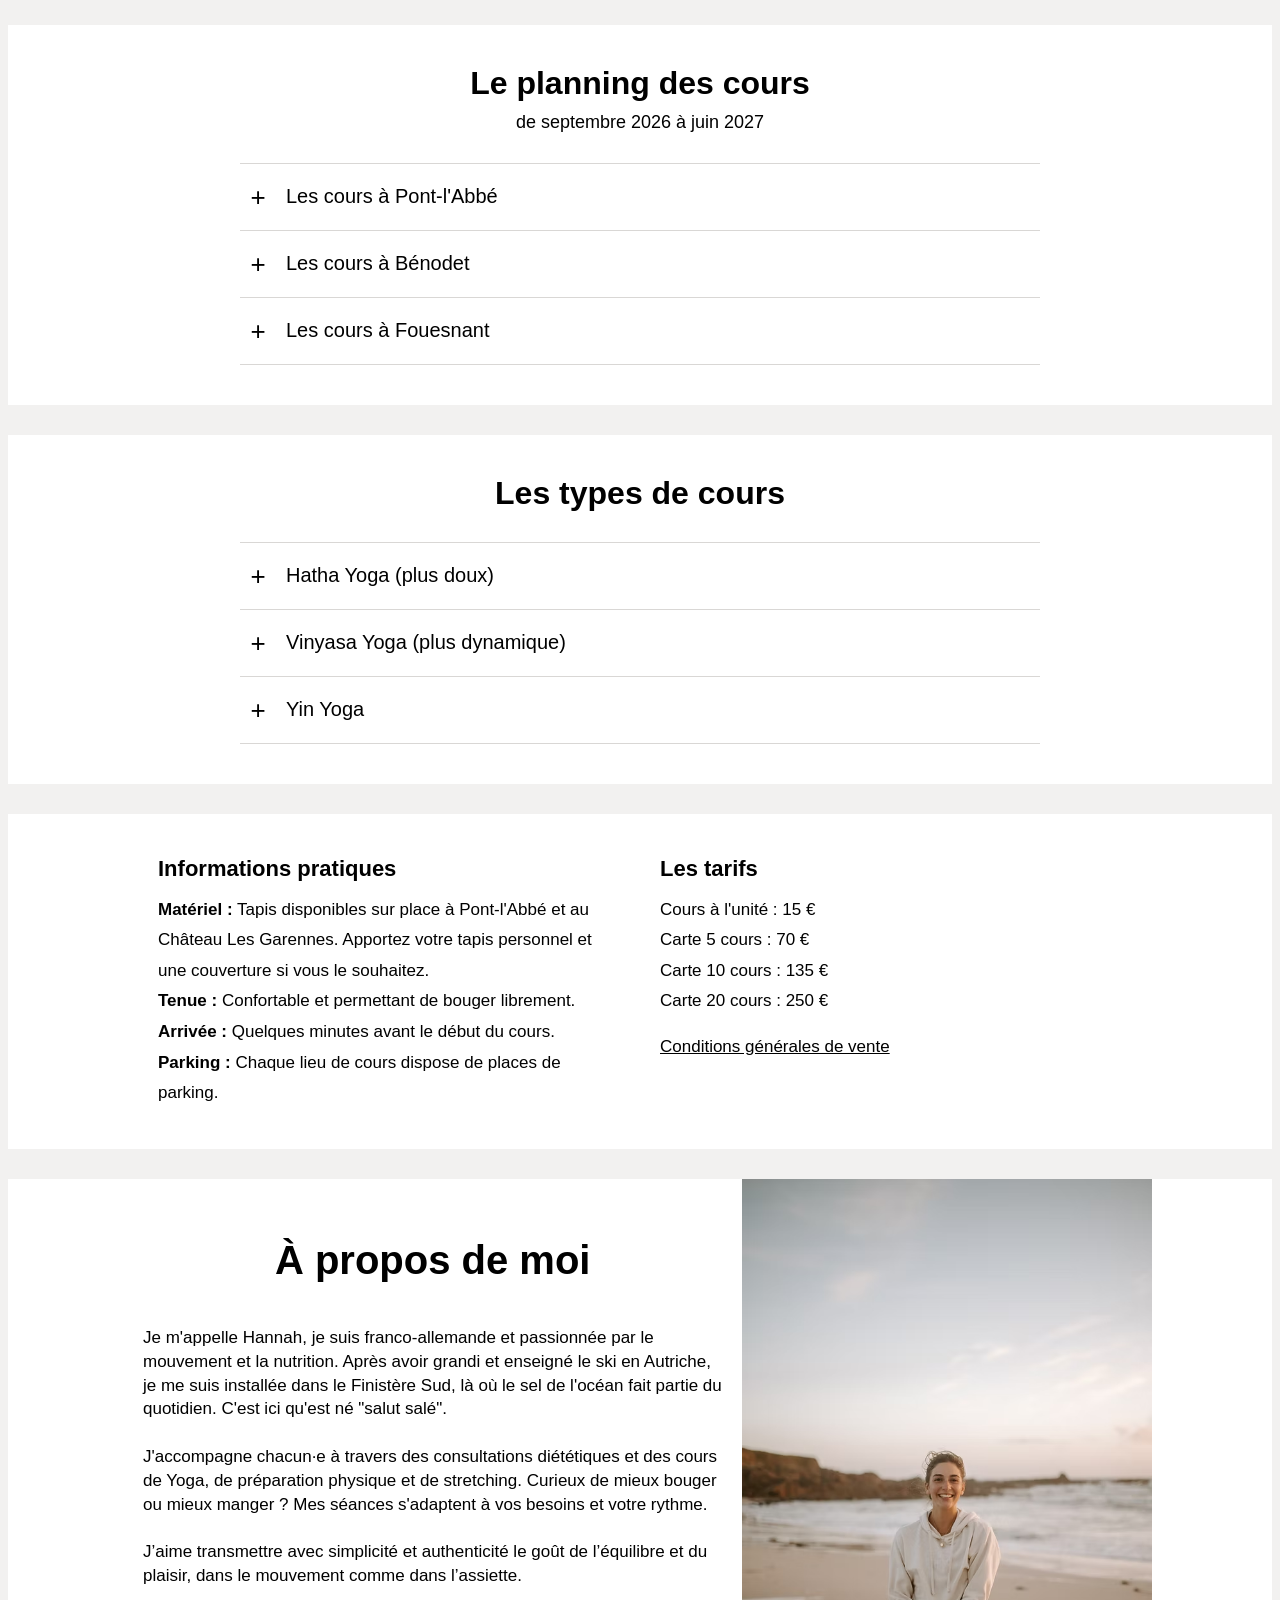
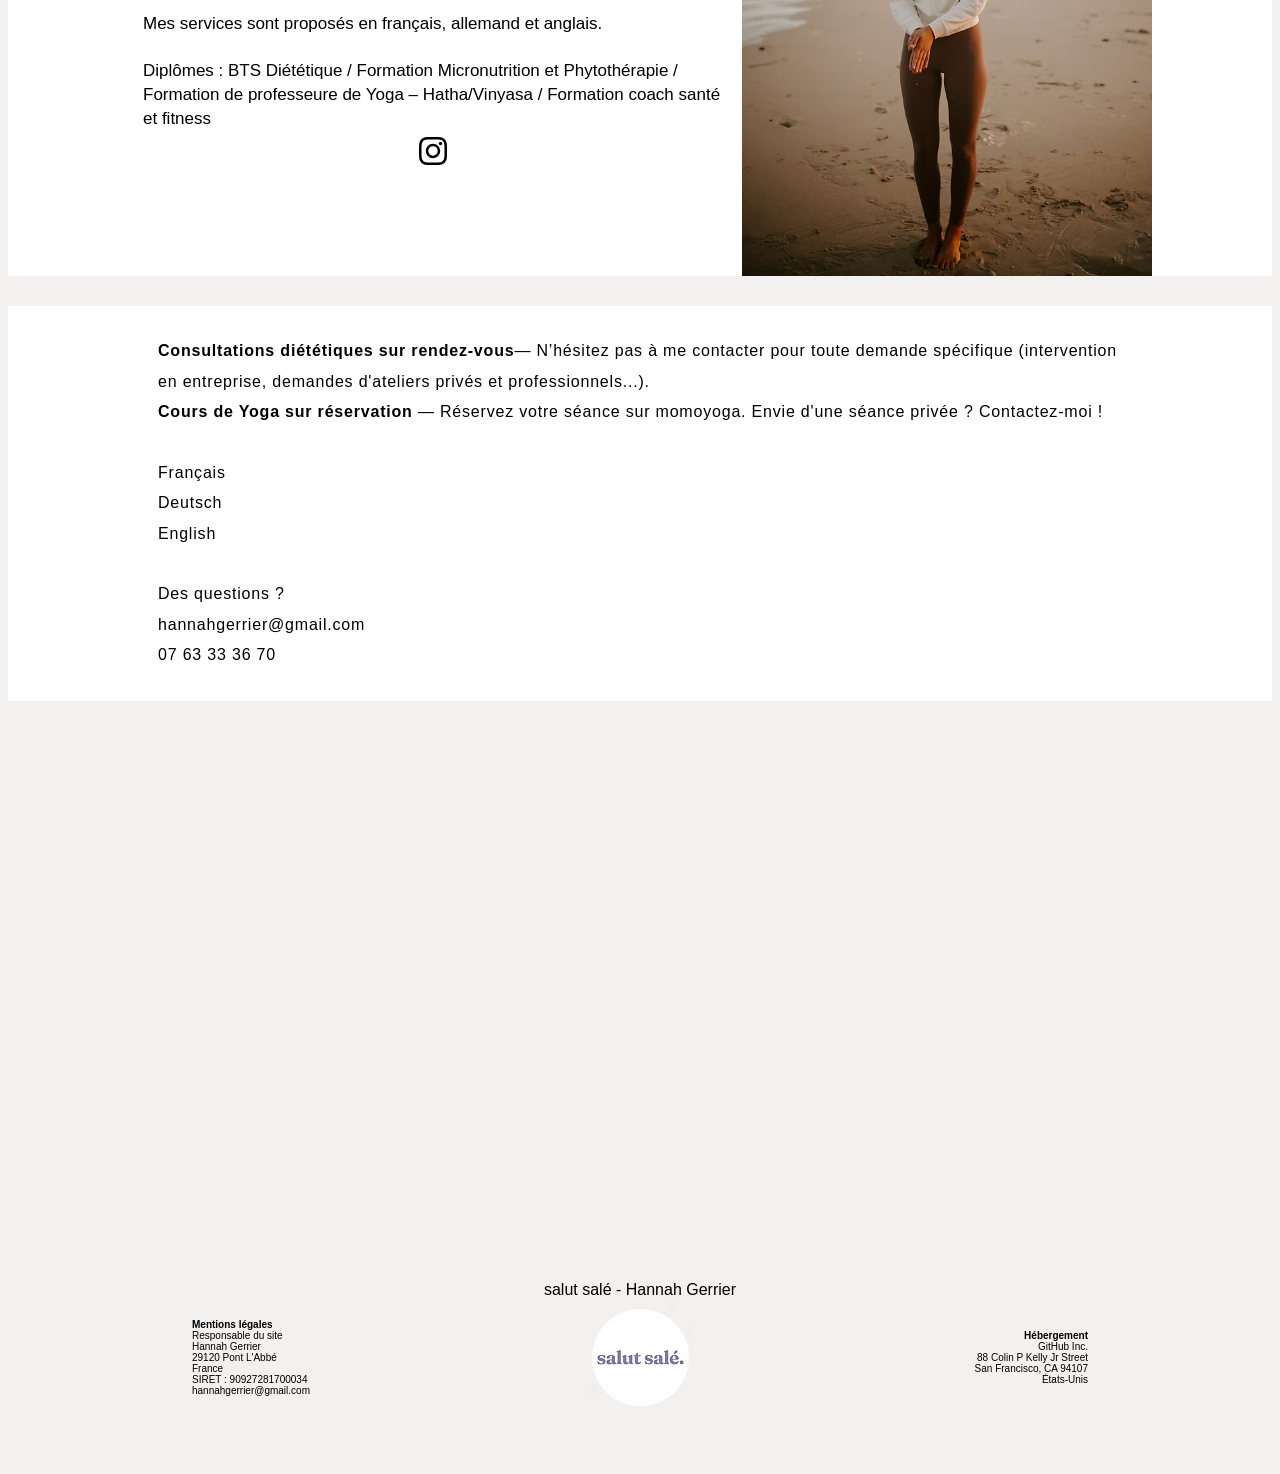
==== commit 24dedb93: "Restore verbatim wix wording in preview - Bénodet: re-add "(réservation sur leur site de réservation" ====
--- a/preview/index.html
+++ b/preview/index.html
@@ -167,6 +167,7 @@
                   Mercredi - 18h15 à 19h15 - Vinyasa Yoga (plus dynamique)<br />
                   Mercredi - 19h30 à 20h30 - Hatha Yoga (plus doux)<br /><br />
                   Les cours ont lieu dans la yourte du Château Les Garennes
+                  (réservation sur leur site de réservation)
                 </div>
                 <div class="btn-row">
                   <a
@@ -175,7 +176,7 @@
                     href="https://backoffice.bsport.io/m/Ch%C3%A2teau%20les%20Garennes/4407/calendar/?tabSelected=0"
                     target="_blank"
                     rel="noopener noreferrer"
-                    >Réserver un cours</a
+                    >Réserver un cours à Bénodet</a
                   >
                 </div>
               </div>
@@ -275,12 +276,12 @@
           <div>
             <h3 id="infosTitle">Informations pratiques</h3>
             <div id="infosContent">
-              <b>Matériel :</b> tapis disponibles sur place à Pont-l'Abbé et
+              <b>Matériel :</b> Tapis disponibles sur place à Pont-l'Abbé et
               au Château Les Garennes. Apportez votre tapis personnel et une
               couverture si vous le souhaitez.<br />
-              <b>Tenue :</b> confortable et permettant de bouger librement.<br />
-              <b>Arrivée :</b> quelques minutes avant le début du cours.<br />
-              <b>Parking :</b> chaque lieu de cours dispose de places de
+              <b>Tenue :</b> Confortable et permettant de bouger librement.<br />
+              <b>Arrivée :</b> Quelques minutes avant le début du cours.<br />
+              <b>Parking :</b> Chaque lieu de cours dispose de places de
               parking.
             </div>
           </div>
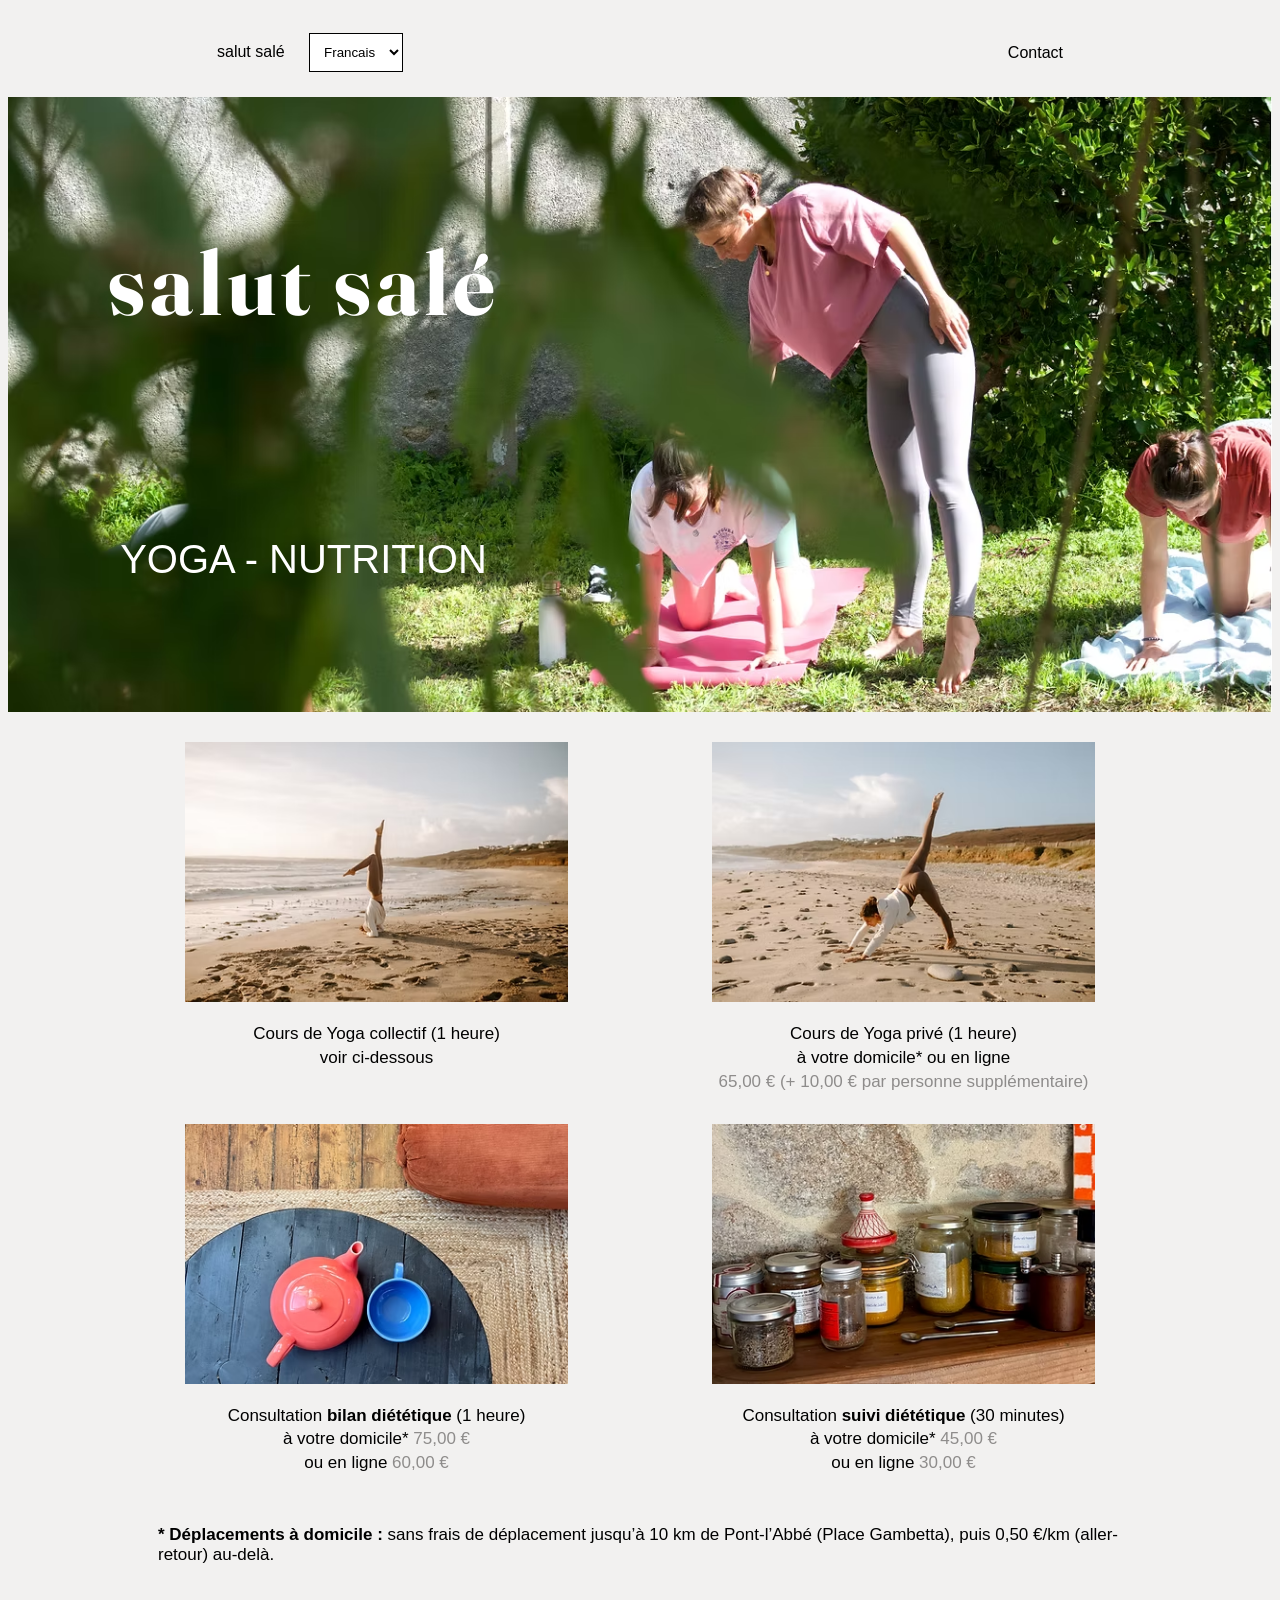
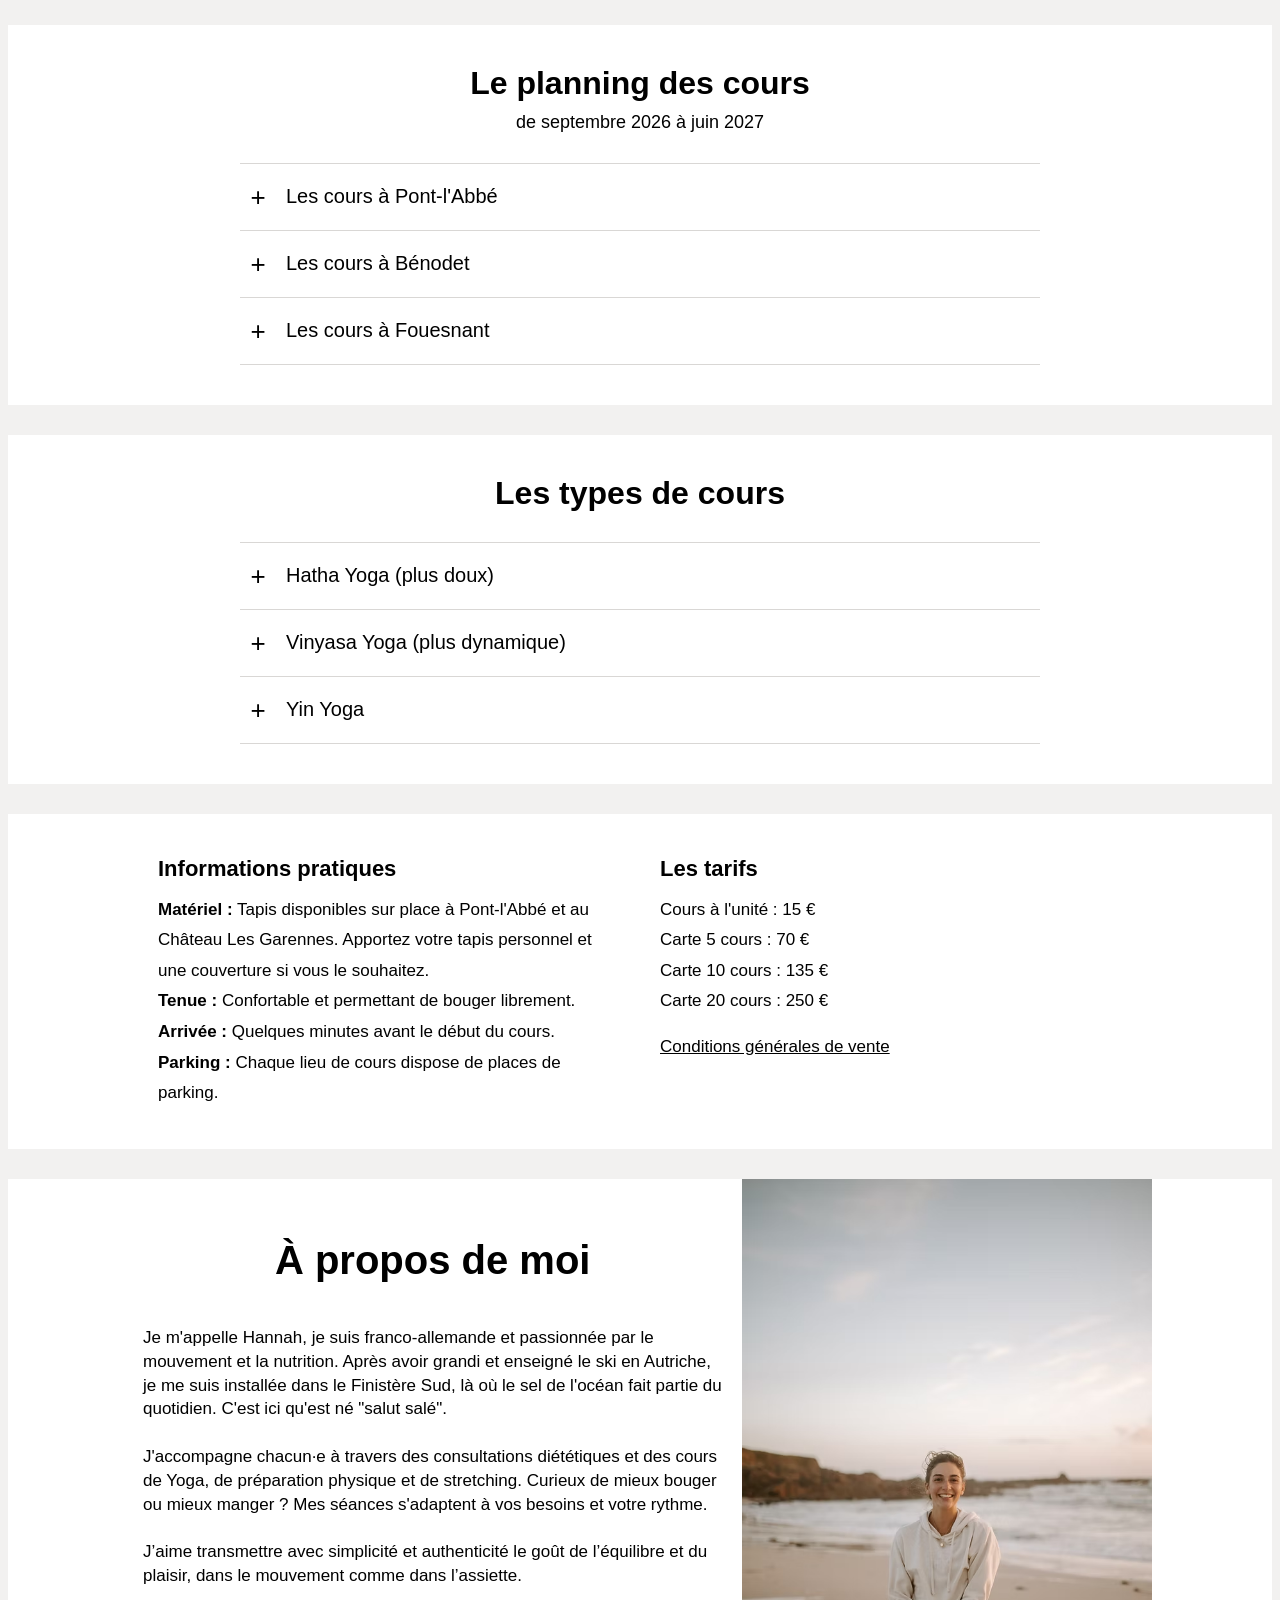
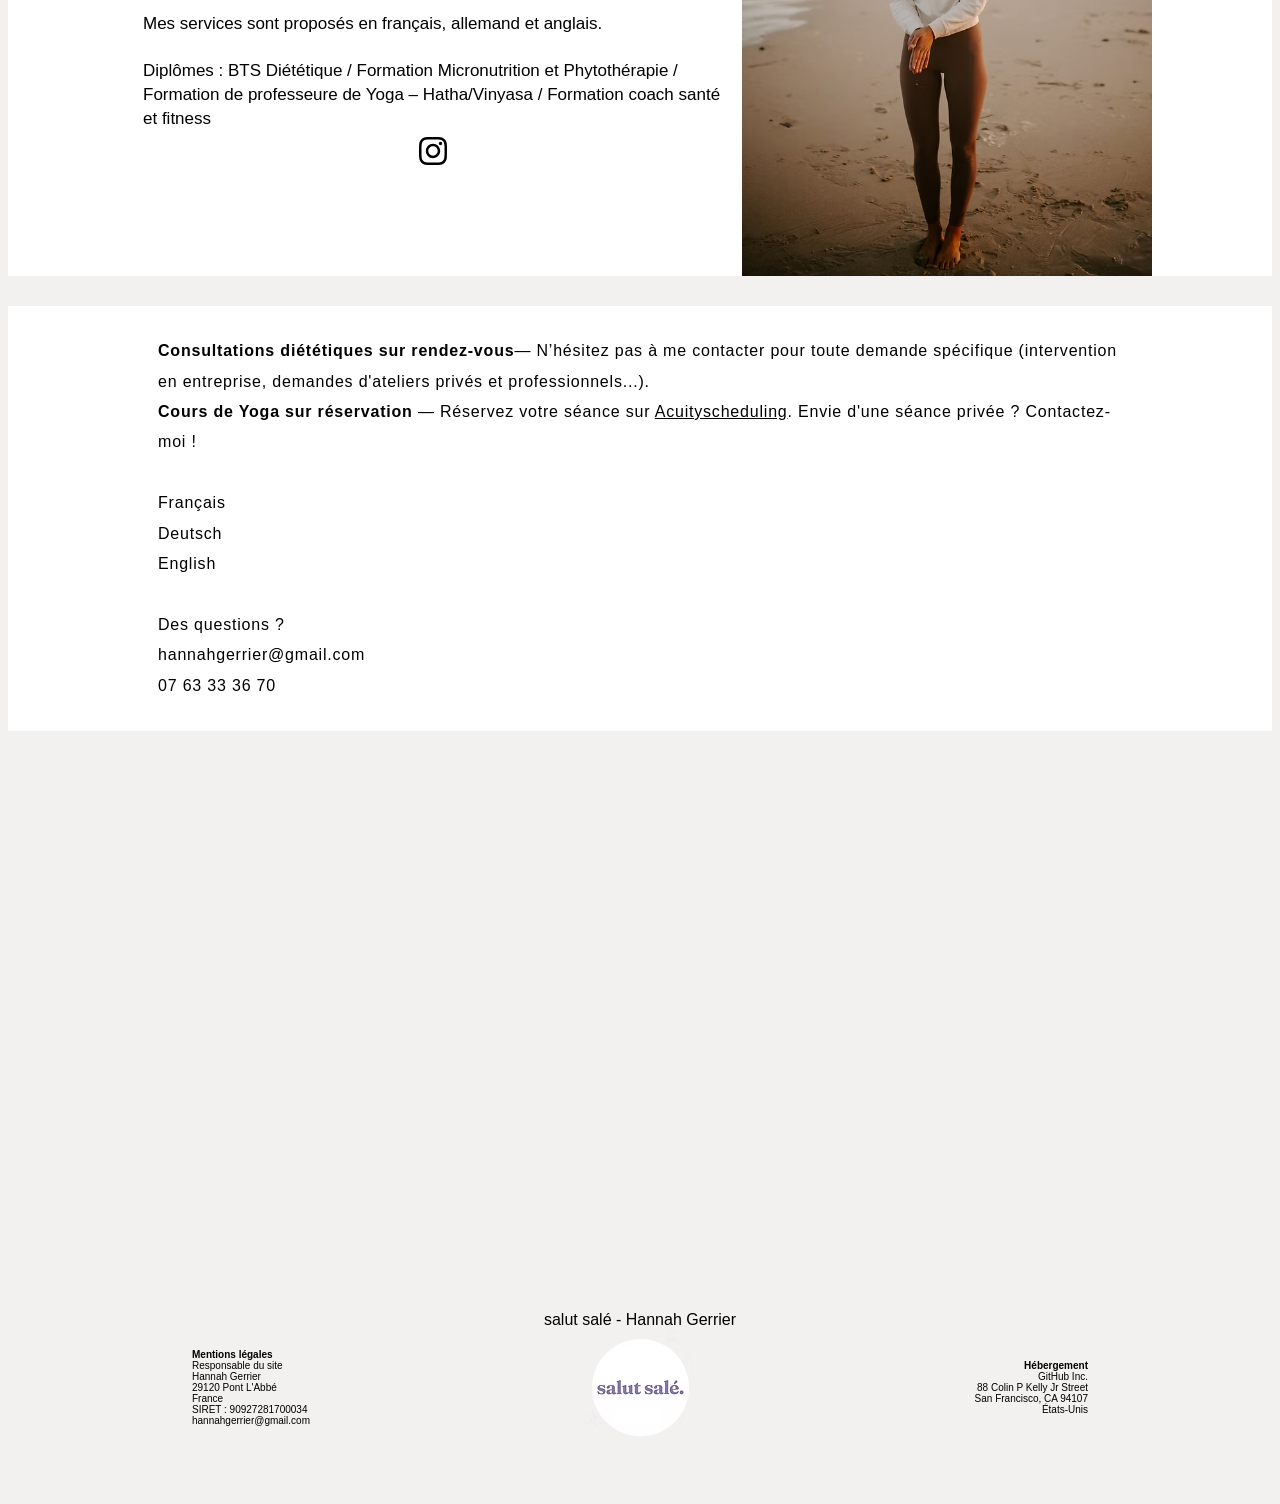
==== commit 37696b92: "Link contact section booking to Acuityscheduling Replaces the momoyoga mention with an Acuityschedul" ====
--- a/preview/index.html
+++ b/preview/index.html
@@ -220,10 +220,10 @@
             <details>
               <summary id="types1Title">Hatha Yoga (plus doux)</summary>
               <div class="accordion-body" id="types1Content">
-                Une pratique équilibrée qui mélange la tenue de postures
-                longues et des enchaînements fluides.<br /><br />
-                Les postures sont explorées avec attention, tout en laissant
-                une place au mouvement pour créer une séance vivante.<br /><br />
+                Une pratique équilibrée qui mélange la tenue de postures longues
+                et des enchaînements fluides.<br /><br />
+                Les postures sont explorées avec attention, tout en laissant une
+                place au mouvement pour créer une séance vivante.<br /><br />
                 Un cours pour renforcer le corps en douceur, améliorer sa
                 mobilité et sa coordination, tout en cultivant concentration et
                 présence.<br /><br />
@@ -234,9 +234,8 @@
             <details>
               <summary id="types2Title">Vinyasa Yoga (plus dynamique)</summary>
               <div class="accordion-body" id="types2Content">
-                Une pratique rythmée et énergisante, dans laquelle les
-                postures s'enchaînent de manière fluide au rythme de la
-                respiration.<br /><br />
+                Une pratique rythmée et énergisante, dans laquelle les postures
+                s'enchaînent de manière fluide au rythme de la respiration.<br /><br />
                 La séance associe mouvements, postures et transitions pour
                 mettre progressivement le corps en action. On travaille la
                 force, la mobilité, l'équilibre et la coordination, tout en
@@ -250,21 +249,20 @@
             <details>
               <summary id="types3Title">Yin Yoga</summary>
               <div class="accordion-body" id="types3Content">
-                Une pratique douce, lente et profondément relaxante qui invite
-                à ralentir.<br /><br />
+                Une pratique douce, lente et profondément relaxante qui invite à
+                ralentir.<br /><br />
                 Les postures sont pratiquées au sol et maintenues plusieurs
                 minutes, souvent à l'aide de supports (blocs, coussins,
                 sangles…). Cette immobilité permet au corps de relâcher
-                progressivement les tensions et d'explorer en douceur les
-                tissus plus profonds, notamment les fascias, les articulations
-                et les tissus conjonctifs.<br /><br />
+                progressivement les tensions et d'explorer en douceur les tissus
+                plus profonds, notamment les fascias, les articulations et les
+                tissus conjonctifs.<br /><br />
                 La respiration devient un véritable fil conducteur et laisse
-                progressivement place à un état de calme et de
-                lâcher-prise.<br /><br />
+                progressivement place à un état de calme et de lâcher-prise.<br /><br />
                 Une pratique pour gagner en flexibilité et en mobilité, apaiser
                 le mental et offrir au corps un véritable temps de repos.<br /><br />
-                Accessible à tous : chaque posture peut être adaptée aux
-                besoins et ressentis de chacun.
+                Accessible à tous : chaque posture peut être adaptée aux besoins
+                et ressentis de chacun.
               </div>
             </details>
           </div>
@@ -276,8 +274,8 @@
           <div>
             <h3 id="infosTitle">Informations pratiques</h3>
             <div id="infosContent">
-              <b>Matériel :</b> Tapis disponibles sur place à Pont-l'Abbé et
-              au Château Les Garennes. Apportez votre tapis personnel et une
+              <b>Matériel :</b> Tapis disponibles sur place à Pont-l'Abbé et au
+              Château Les Garennes. Apportez votre tapis personnel et une
               couverture si vous le souhaitez.<br />
               <b>Tenue :</b> Confortable et permettant de bouger librement.<br />
               <b>Arrivée :</b> Quelques minutes avant le début du cours.<br />
@@ -311,9 +309,9 @@
               sel de l'océan fait partie du quotidien. C'est ici qu'est né
               "salut salé".<br /><br />
               J'accompagne chacun·e à travers des consultations diététiques et
-              des cours de Yoga, de préparation physique et de stretching. Curieux
-              de mieux bouger ou mieux manger ? Mes séances s'adaptent à vos
-              besoins et votre rythme.<br /><br />
+              des cours de Yoga, de préparation physique et de stretching.
+              Curieux de mieux bouger ou mieux manger ? Mes séances s'adaptent à
+              vos besoins et votre rythme.<br /><br />
               J’aime transmettre avec simplicité et authenticité le goût de
               l’équilibre et du plaisir, dans le mouvement comme dans
               l’assiette.<br /><br />
@@ -349,7 +347,12 @@
             contacter pour toute demande spécifique (intervention en
             entreprise​, demandes d'ateliers privés et professionnels...).<br />
             <b>Cours de Yoga sur réservation</b> — Réservez votre séance sur
-            momoyoga. Envie d'une séance privée ? Contactez-moi !<br /><br />
+            <a
+              href="https://salutsale.as.me/"
+              target="_blank"
+              rel="noopener noreferrer"
+              >Acuityscheduling</a
+            >. Envie d'une séance privée ? Contactez-moi !<br /><br />
             Français<br />
             Deutsch<br />
             English<br /><br />
--- a/preview/index.css
+++ b/preview/index.css
@@ -327,6 +327,10 @@
   letter-spacing: 0.05em;
   line-height: 1.9em;
   font-size: 16px;
+
+  a {
+    text-decoration: underline;
+  }
 }
 
 footer {
